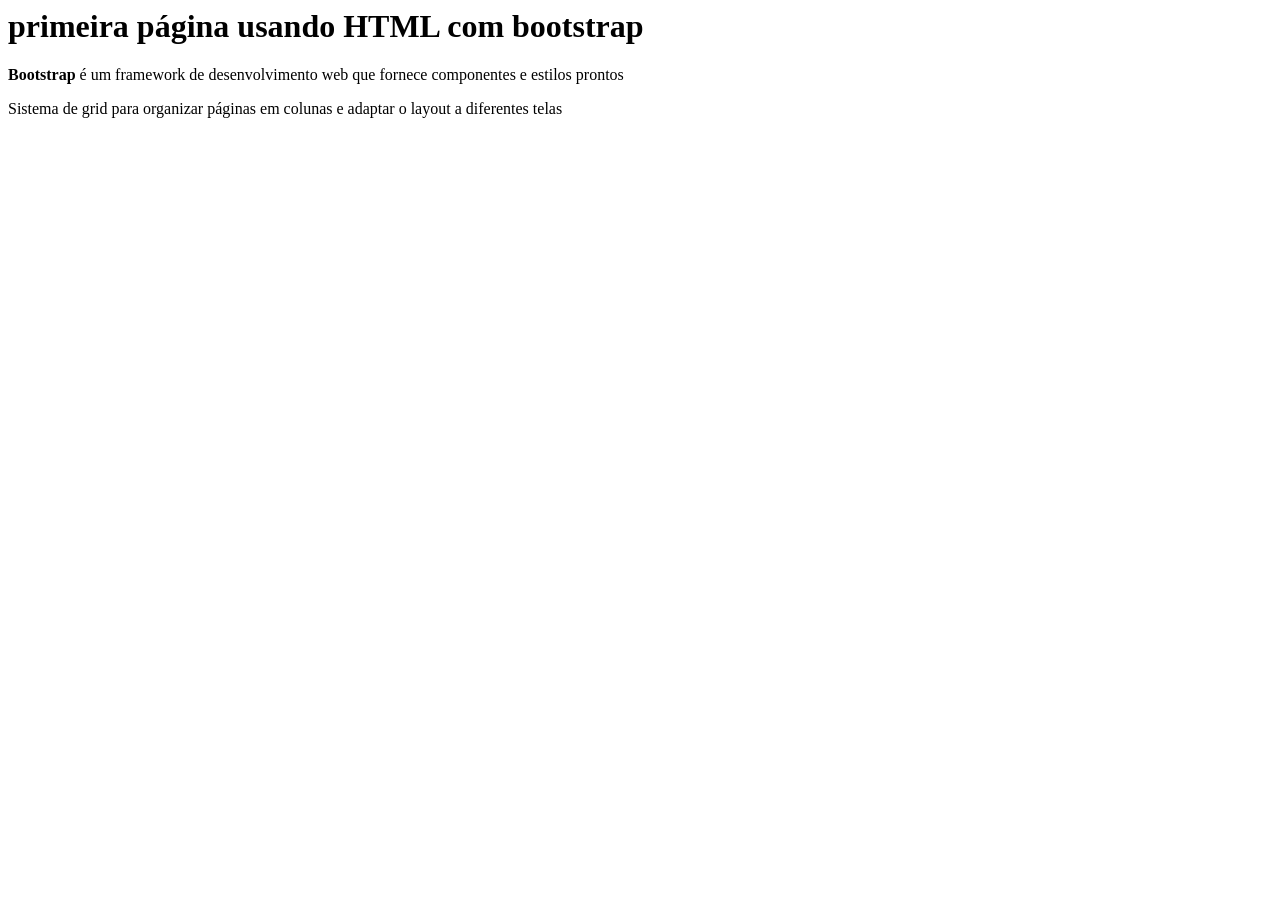
==== index.html @ 32b70a82 "first commit" ====
<html>
    <head>
        <title>primeiro página com bootstrap</title>
    </head>
  <body>
    <h1> primeira página usando HTML com bootstrap</h1>
    <p> <b> Bootstrap</b> é um framework de desenvolvimento web que fornece componentes e estilos prontos </p>
    <p> Sistema de grid para organizar páginas em colunas e adaptar o layout a diferentes telas</p>
  </body>
</html>
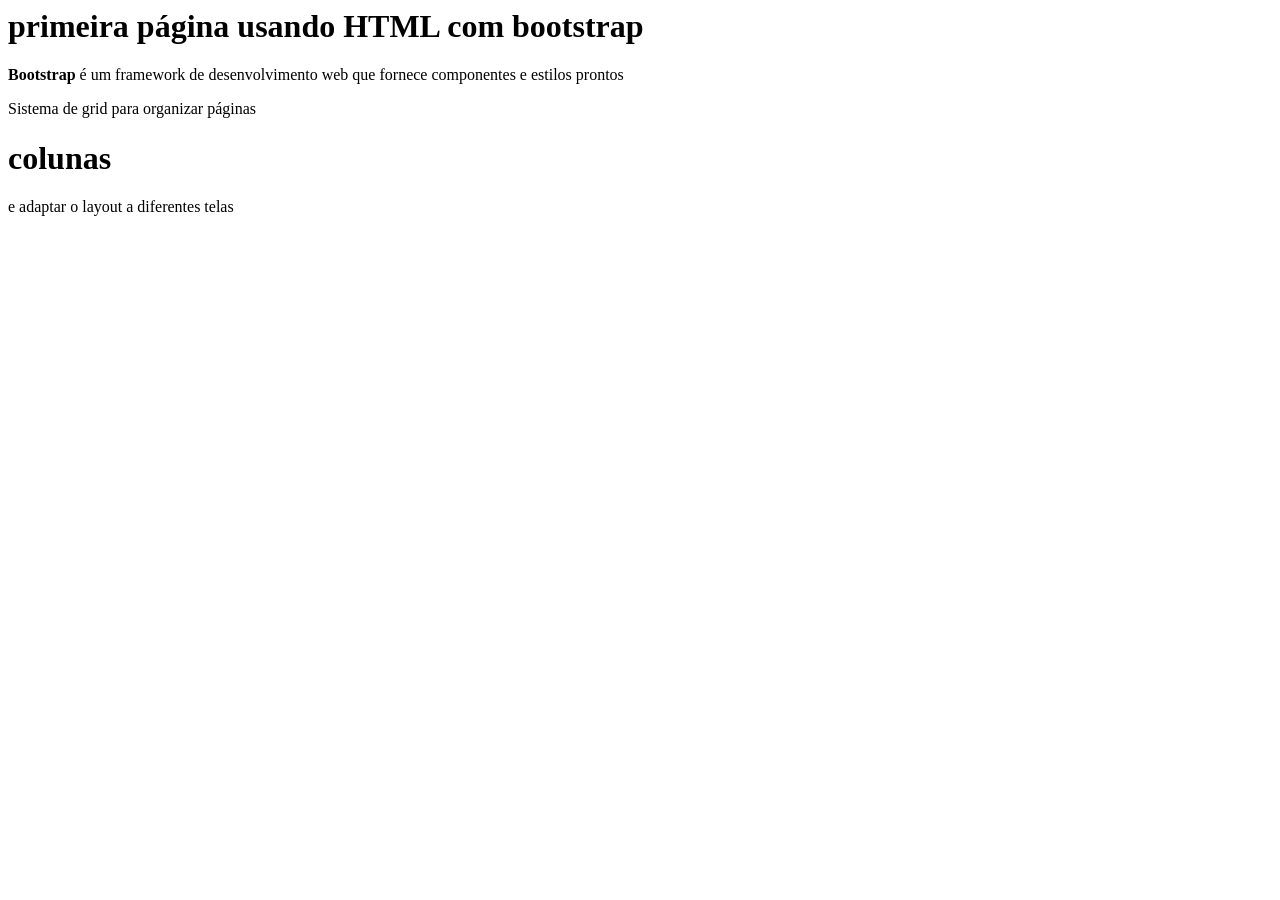
==== commit 537fd10c: "<feat>incluido a sessão de download" ====
--- a/index.html
+++ b/index.html
@@ -5,6 +5,8 @@
   <body>
     <h1> primeira página usando HTML com bootstrap</h1>
     <p> <b> Bootstrap</b> é um framework de desenvolvimento web que fornece componentes e estilos prontos </p>
-    <p> Sistema de grid para organizar páginas em colunas e adaptar o layout a diferentes telas</p>
+    <p> Sistema de grid para organizar páginas </p>
+    <h1>colunas</h1>
+    <p> e adaptar o layout a diferentes telas</p>
   </body>
-</html>+</html> 
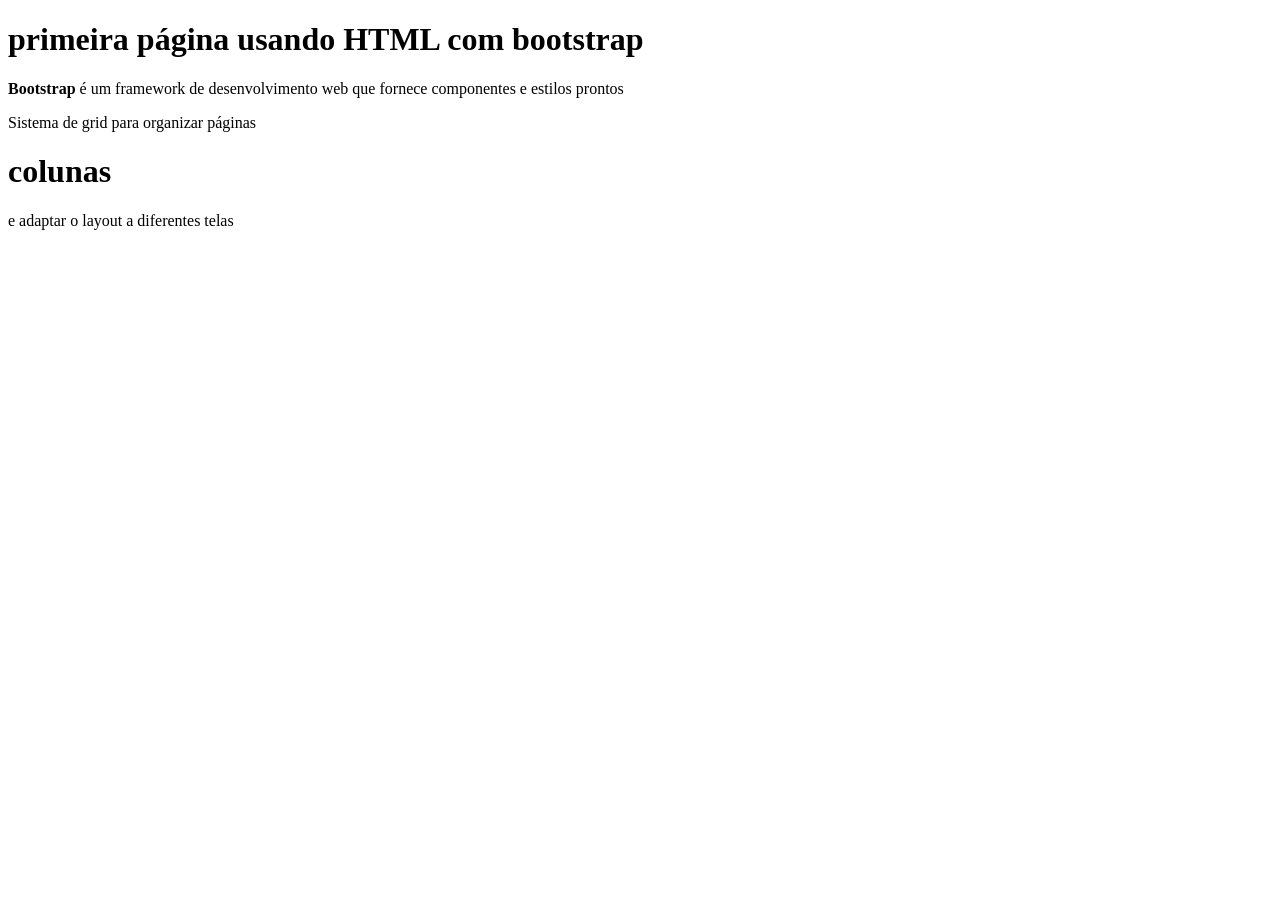
==== commit b346f38e: "[feat] Framework bootstrap" ====
--- a/index.html
+++ b/index.html
@@ -1,6 +1,10 @@
-<html>
+<!doctype html>
+<html lang="pt-br">
     <head>
+        <meta charset="UTF-8">
+        <meta name="viewport" content="width=device-width, initial-scale=1.0">
         <title>primeiro página com bootstrap</title>
+         <link href=css/bootstrap.min.css" rel="stylesheet" integrity="sha384-sRIl4kxILFvY47J16cr9ZwB07vP4J8+LH7qKQnuqkuIAvNWLzeN8tE5YBujZqJLB" crossorigin="anonymous">
     </head>
   <body>
     <h1> primeira página usando HTML com bootstrap</h1>
@@ -8,5 +12,6 @@
     <p> Sistema de grid para organizar páginas </p>
     <h1>colunas</h1>
     <p> e adaptar o layout a diferentes telas</p>
+     <script src="js/bootstrap.bundle.min.js" integrity="sha384-FKyoEForCGlyvwx9Hj09JcYn3nv7wiPVlz7YYwJrWVcXK/BmnVDxM+D2scQbITxI" crossorigin="anonymous"></script>
   </body>
 </html> 
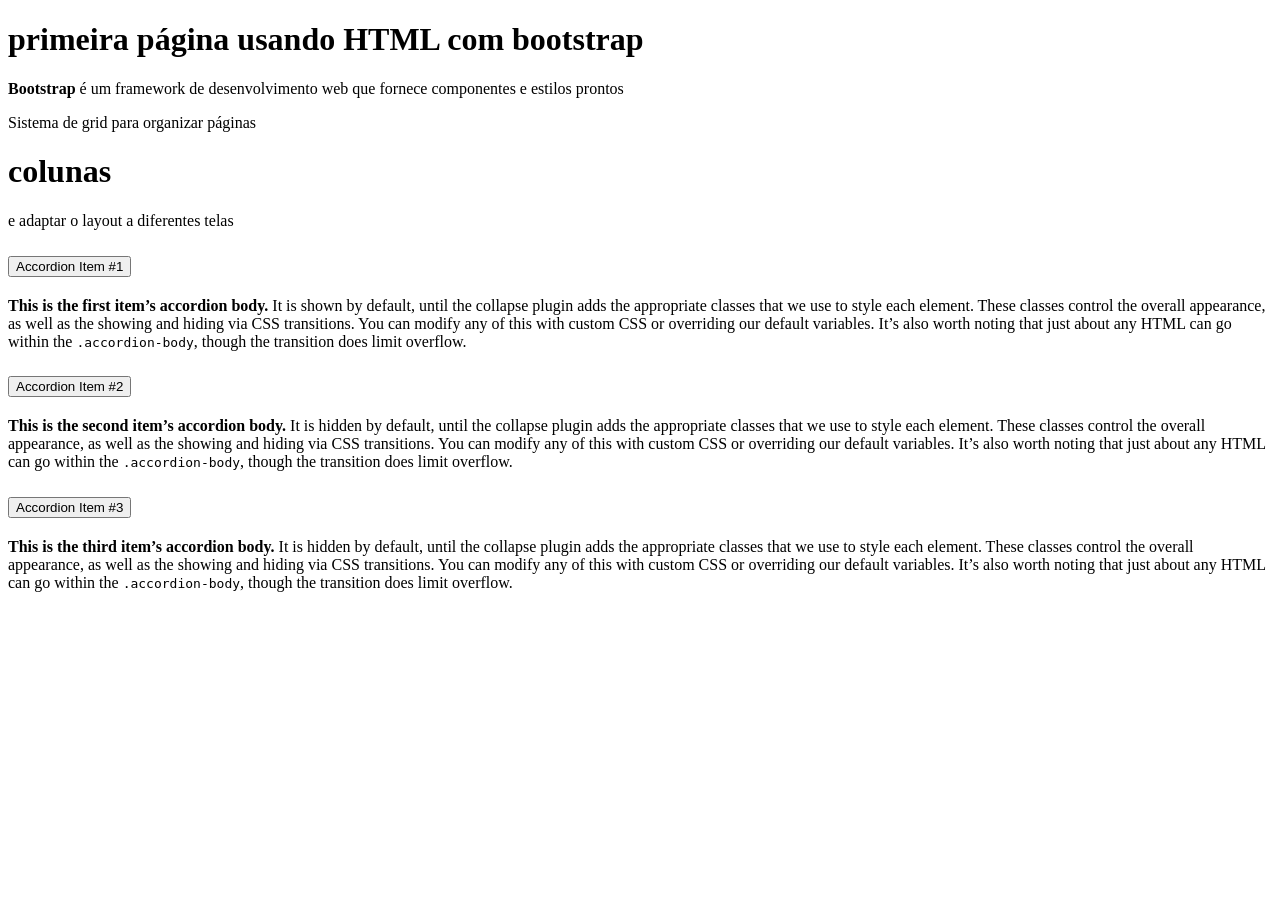
==== commit 93ac3c78: "[feat] terninar" ====
--- a/index.html
+++ b/index.html
@@ -12,6 +12,46 @@
     <p> Sistema de grid para organizar páginas </p>
     <h1>colunas</h1>
     <p> e adaptar o layout a diferentes telas</p>
+<div class="accordion" id="accordionExample">
+  <div class="accordion-item">
+    <h2 class="accordion-header">
+      <button class="accordion-button" type="button" data-bs-toggle="collapse" data-bs-target="#collapseOne" aria-expanded="true" aria-controls="collapseOne">
+        Accordion Item #1 
+      </button>
+    </h2>
+    <div id="collapseOne" class="accordion-collapse collapse show" data-bs-parent="#accordionExample">
+      <div class="accordion-body">
+        <strong>This is the first item’s accordion body.</strong> It is shown by default, until the collapse plugin adds the appropriate classes that we use to style each element. These classes control the overall appearance, as well as the showing and hiding via CSS transitions. You can modify any of this with custom CSS or overriding our default variables. It’s also worth noting that just about any HTML can go within the <code>.accordion-body</code>, though the transition does limit overflow.
+      </div>
+    </div>
+  </div>
+  <div class="accordion-item">
+    <h2 class="accordion-header">
+      <button class="accordion-button collapsed" type="button" data-bs-toggle="collapse" data-bs-target="#collapseTwo" aria-expanded="false" aria-controls="collapseTwo">
+        Accordion Item #2
+      </button>
+    </h2>
+    <div id="collapseTwo" class="accordion-collapse collapse" data-bs-parent="#accordionExample">
+      <div class="accordion-body">
+        <strong>This is the second item’s accordion body.</strong> It is hidden by default, until the collapse plugin adds the appropriate classes that we use to style each element. These classes control the overall appearance, as well as the showing and hiding via CSS transitions. You can modify any of this with custom CSS or overriding our default variables. It’s also worth noting that just about any HTML can go within the <code>.accordion-body</code>, though the transition does limit overflow.
+      </div>
+    </div>
+  </div>
+  <div class="accordion-item">
+    <h2 class="accordion-header">
+      <button class="accordion-button collapsed" type="button" data-bs-toggle="collapse" data-bs-target="#collapseThree" aria-expanded="false" aria-controls="collapseThree">
+        Accordion Item #3
+      </button>
+    </h2>
+    <div id="collapseThree" class="accordion-collapse collapse" data-bs-parent="#accordionExample">
+      <div class="accordion-body">
+        <strong>This is the third item’s accordion body.</strong> It is hidden by default, until the collapse plugin adds the appropriate classes that we use to style each element. These classes control the overall appearance, as well as the showing and hiding via CSS transitions. You can modify any of this with custom CSS or overriding our default variables. It’s also worth noting that just about any HTML can go within the <code>.accordion-body</code>, though the transition does limit overflow.
+      </div>
+    </div>
+  </div>
+</div>
+
+
      <script src="js/bootstrap.bundle.min.js" integrity="sha384-FKyoEForCGlyvwx9Hj09JcYn3nv7wiPVlz7YYwJrWVcXK/BmnVDxM+D2scQbITxI" crossorigin="anonymous"></script>
   </body>
 </html> 
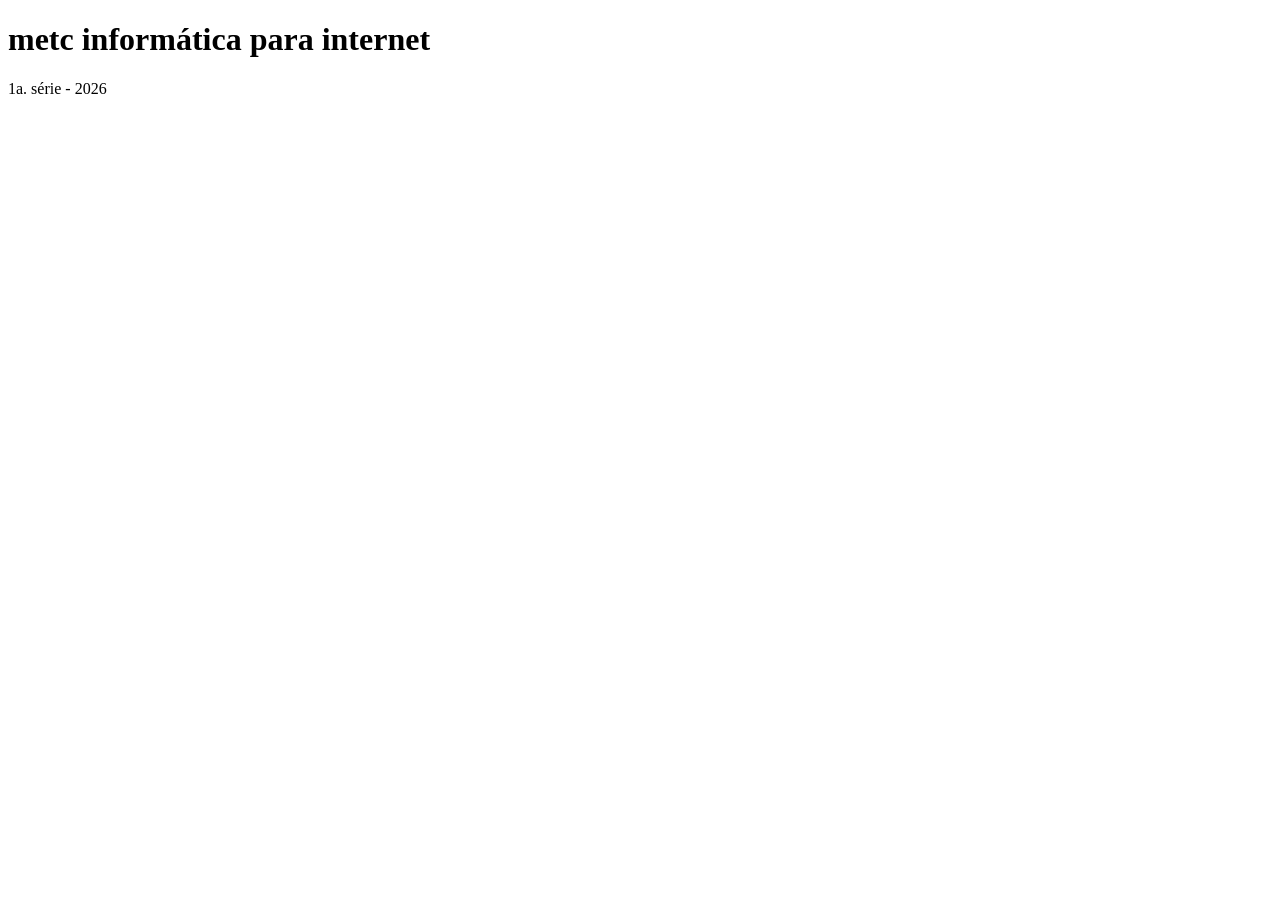
==== commit fefabac0: "[feat] atualizações" ====
--- a/index.html
+++ b/index.html
@@ -3,55 +3,17 @@
     <head>
         <meta charset="UTF-8">
         <meta name="viewport" content="width=device-width, initial-scale=1.0">
-        <title>primeiro página com bootstrap</title>
+        <title>mtec informática para internet</title> 
          <link href=css/bootstrap.min.css" rel="stylesheet" integrity="sha384-sRIl4kxILFvY47J16cr9ZwB07vP4J8+LH7qKQnuqkuIAvNWLzeN8tE5YBujZqJLB" crossorigin="anonymous">
     </head>
   <body>
-    <h1> primeira página usando HTML com bootstrap</h1>
-    <p> <b> Bootstrap</b> é um framework de desenvolvimento web que fornece componentes e estilos prontos </p>
-    <p> Sistema de grid para organizar páginas </p>
-    <h1>colunas</h1>
-    <p> e adaptar o layout a diferentes telas</p>
-<div class="accordion" id="accordionExample">
-  <div class="accordion-item">
-    <h2 class="accordion-header">
-      <button class="accordion-button" type="button" data-bs-toggle="collapse" data-bs-target="#collapseOne" aria-expanded="true" aria-controls="collapseOne">
-        Accordion Item #1 
-      </button>
-    </h2>
-    <div id="collapseOne" class="accordion-collapse collapse show" data-bs-parent="#accordionExample">
-      <div class="accordion-body">
-        <strong>This is the first item’s accordion body.</strong> It is shown by default, until the collapse plugin adds the appropriate classes that we use to style each element. These classes control the overall appearance, as well as the showing and hiding via CSS transitions. You can modify any of this with custom CSS or overriding our default variables. It’s also worth noting that just about any HTML can go within the <code>.accordion-body</code>, though the transition does limit overflow.
+    <nav class="navbar bg-body-tertriry">
+      <div class="container">
+        
       </div>
-    </div>
-  </div>
-  <div class="accordion-item">
-    <h2 class="accordion-header">
-      <button class="accordion-button collapsed" type="button" data-bs-toggle="collapse" data-bs-target="#collapseTwo" aria-expanded="false" aria-controls="collapseTwo">
-        Accordion Item #2
-      </button>
-    </h2>
-    <div id="collapseTwo" class="accordion-collapse collapse" data-bs-parent="#accordionExample">
-      <div class="accordion-body">
-        <strong>This is the second item’s accordion body.</strong> It is hidden by default, until the collapse plugin adds the appropriate classes that we use to style each element. These classes control the overall appearance, as well as the showing and hiding via CSS transitions. You can modify any of this with custom CSS or overriding our default variables. It’s also worth noting that just about any HTML can go within the <code>.accordion-body</code>, though the transition does limit overflow.
-      </div>
-    </div>
-  </div>
-  <div class="accordion-item">
-    <h2 class="accordion-header">
-      <button class="accordion-button collapsed" type="button" data-bs-toggle="collapse" data-bs-target="#collapseThree" aria-expanded="false" aria-controls="collapseThree">
-        Accordion Item #3
-      </button>
-    </h2>
-    <div id="collapseThree" class="accordion-collapse collapse" data-bs-parent="#accordionExample">
-      <div class="accordion-body">
-        <strong>This is the third item’s accordion body.</strong> It is hidden by default, until the collapse plugin adds the appropriate classes that we use to style each element. These classes control the overall appearance, as well as the showing and hiding via CSS transitions. You can modify any of this with custom CSS or overriding our default variables. It’s also worth noting that just about any HTML can go within the <code>.accordion-body</code>, though the transition does limit overflow.
-      </div>
-    </div>
-  </div>
-</div>
-
-
+    </nav>
+    <h1 class="text-primary">metc informática para internet</h1>
+    <p>1a. série - 2026 </p>
      <script src="js/bootstrap.bundle.min.js" integrity="sha384-FKyoEForCGlyvwx9Hj09JcYn3nv7wiPVlz7YYwJrWVcXK/BmnVDxM+D2scQbITxI" crossorigin="anonymous"></script>
   </body>
 </html> 
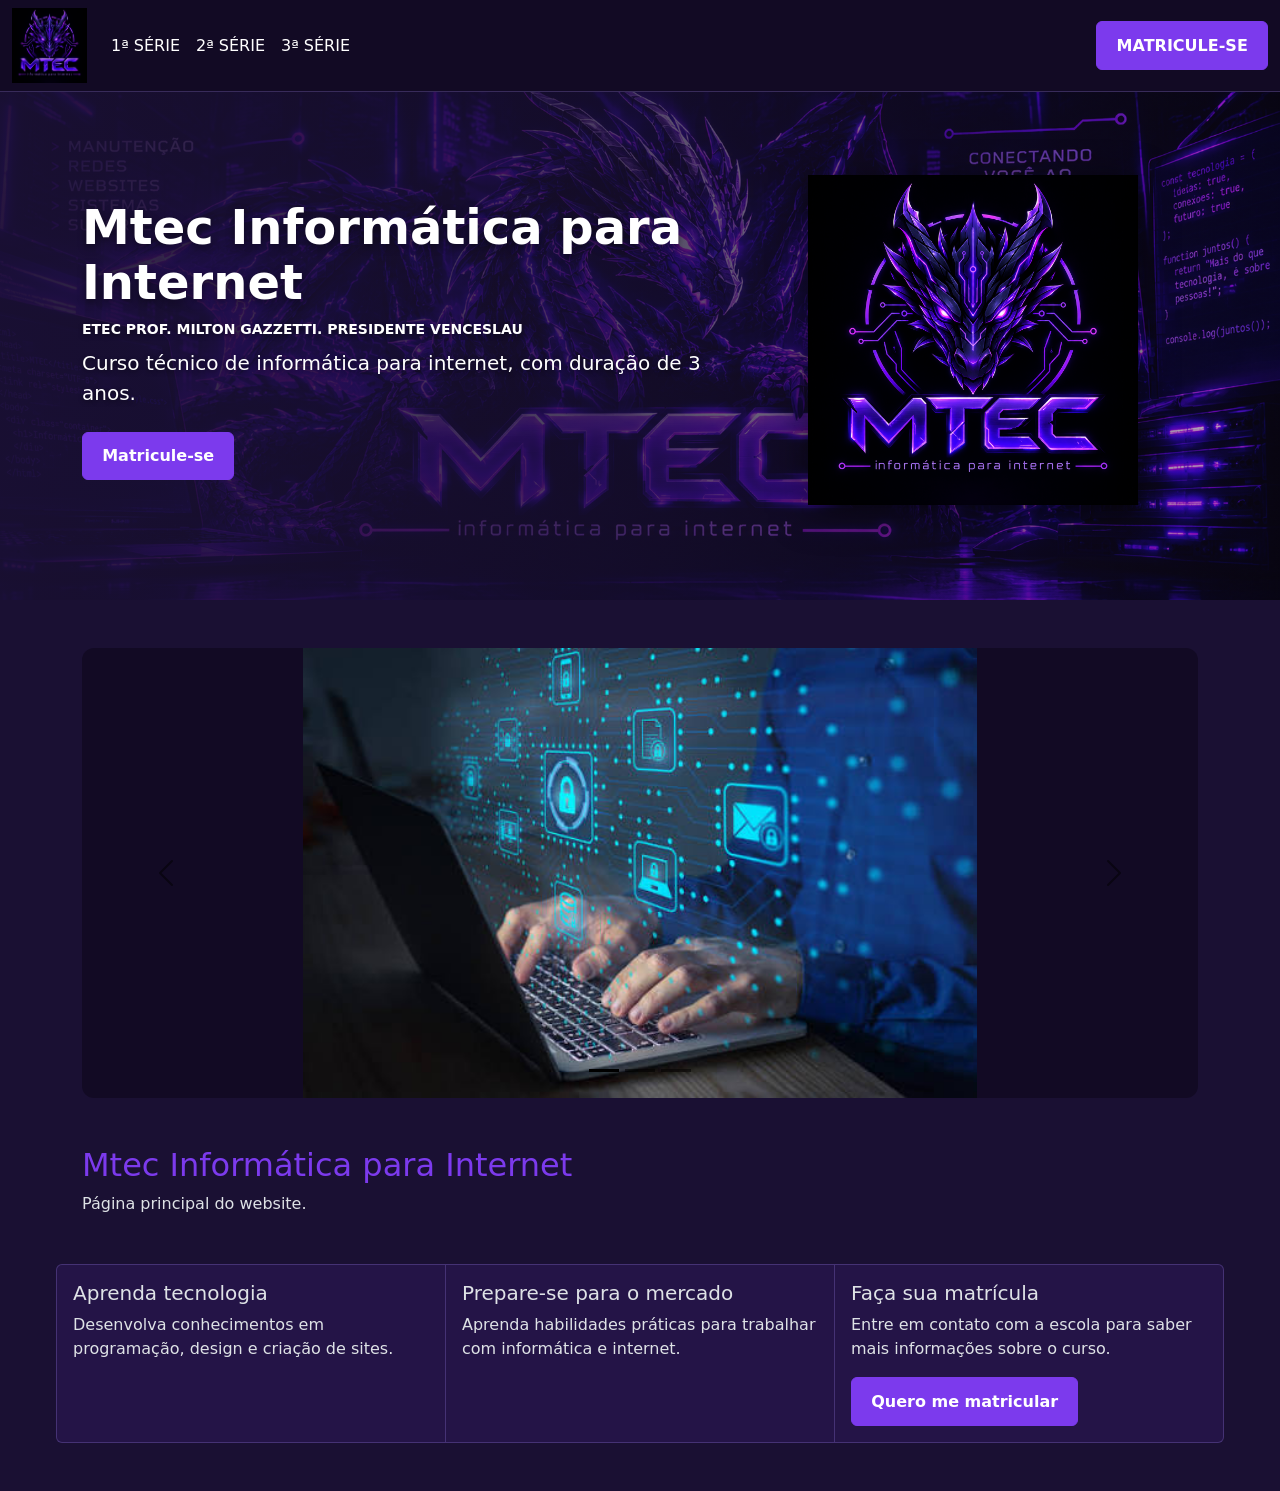
==== commit c703ab5b: "terminado" ====
--- a/index.html
+++ b/index.html
@@ -1,19 +1,227 @@
 <!doctype html>
 <html lang="pt-br">
-    <head>
-        <meta charset="UTF-8">
-        <meta name="viewport" content="width=device-width, initial-scale=1.0">
-        <title>mtec informática para internet</title> 
-         <link href=css/bootstrap.min.css" rel="stylesheet" integrity="sha384-sRIl4kxILFvY47J16cr9ZwB07vP4J8+LH7qKQnuqkuIAvNWLzeN8tE5YBujZqJLB" crossorigin="anonymous">
-    </head>
-  <body>
-    <nav class="navbar bg-body-tertriry">
+  <head>
+    <meta charset="utf-8" />
+    <meta name="viewport" content="width=device-width, initial-scale=1" />
+
+    <title>Mtec Informática para Internet</title>
+
+    <link href="css/bootstrap.css" rel="stylesheet" />
+    <!-- CORRIGIDO: estilo.css está na raiz do projeto, ao lado do index.html -->
+    <link href="estilo.css" rel="stylesheet" />
+  </head>
+
+  <body data-bs-theme="dark">
+    <nav class="navbar navbar-expand-md bg-dark fixed-top text-uppercase">
+      <div class="container-fluid">
+        <a class="navbar-brand active" href="index.html">
+          <!-- CORRIGIDO: nome real do arquivo na pasta imagens -->
+          <img
+            src="imagens/logo_dragão.png"
+            alt="Logo Mtec"
+            width="60"
+            height="60"
+            class="d-inline-block align-text-top"
+          />
+        </a>
+
+        <button
+          class="navbar-toggler"
+          type="button"
+          data-bs-toggle="collapse"
+          data-bs-target="#menuprincipal"
+          aria-controls="menuprincipal"
+          aria-expanded="false"
+          aria-label="Abrir menu"
+        >
+          <span class="navbar-toggler-icon"></span>
+        </button>
+
+        <div class="collapse navbar-collapse" id="menuprincipal">
+          <ul class="navbar-nav me-auto mb-2 mb-lg-0">
+            <li class="nav-item">
+              <a class="nav-link text-white" href="primeiro.html"> 1ª Série </a>
+            </li>
+
+            <li class="nav-item">
+              <a class="nav-link text-white" href="segundo.html"> 2ª Série </a>
+            </li>
+
+            <li class="nav-item">
+              <a class="nav-link text-white" href="terceiro.html"> 3ª Série </a>
+            </li>
+          </ul>
+
+          <a href="#matricula" class="btn btn-primary"> Matricule-se </a>
+        </div>
+      </div>
+    </nav>
+
+
+    <header
+      class="banner text-white"
+      style="
+        background-image:
+          linear-gradient(
+            90deg,
+            rgba(26, 16, 51, 0.94) 0%,
+            rgba(26, 16, 51, 0.76) 48%,
+            rgba(26, 16, 51, 0.3) 100%
+          ),
+          url(&quot;imagens/banner_dragão.png&quot;);
+
+        background-position: center right;
+        background-size: cover;
+        background-repeat: no-repeat;
+      "
+    >
       <div class="container">
-        
-      </div>
-    </nav>
-    <h1 class="text-primary">metc informática para internet</h1>
-    <p>1a. série - 2026 </p>
-     <script src="js/bootstrap.bundle.min.js" integrity="sha384-FKyoEForCGlyvwx9Hj09JcYn3nv7wiPVlz7YYwJrWVcXK/BmnVDxM+D2scQbITxI" crossorigin="anonymous"></script>
+        <div class="row align-items-center">
+          <div class="col-lg-7">
+            <h1 class="display-5 fw-bold">Mtec Informática para Internet</h1>
+
+            <p class="text-uppercase small fw-semibold mb-2">
+              Etec Prof. Milton Gazzetti. Presidente Venceslau
+            </p>
+
+            <p class="lead mb-4">
+              Curso técnico de informática para internet, com duração de 3 anos.
+            </p>
+
+            <a href="#matricula" class="btn btn-primary"> Matricule-se </a>
+          </div>
+
+          <div class="col-lg-5 text-center mt-4 mt-lg-0">
+            <img
+              src="imagens/logo_dragão.png"
+              alt="Lobo Mtec Informática para Internet"
+              class="logo_teste"
+            />
+          </div>
+        </div>
+      </div>
+    </header>
+
+    <section class="container my-5">
+      <div id="carouselMtec" class="carousel slide" data-bs-ride="carousel">
+        <div class="carousel-indicators">
+          <button
+            type="button"
+            data-bs-target="#carouselMtec"
+            data-bs-slide-to="0"
+            class="active"
+            aria-current="true"
+            aria-label="Slide 1"
+          ></button>
+
+          <button
+            type="button"
+            data-bs-target="#carouselMtec"
+            data-bs-slide-to="1"
+            aria-label="Slide 2"
+          ></button>
+
+          <button
+            type="button"
+            data-bs-target="#carouselMtec"
+            data-bs-slide-to="2"
+            aria-label="Slide 3"
+          ></button>
+        </div>
+
+        <!-- ATENÇÃO: imagem_1.png, imagem_2.png e imagem_3.png precisam estar na pasta imagens -->
+        <div class="carousel-inner">
+          <div class="carousel-item active">
+            <img
+              src="imagens/imagem1"
+              class="d-block w-100"
+              alt="Ilustração de interfaces digitais"
+            />
+          </div>
+
+          <div class="carousel-item">
+            <img
+              src="imagens/imagem2"
+              class="d-block w-100"
+              alt="Tela do Canva para criar um design"
+            />
+          </div>
+
+          <div class="carousel-item">
+            <img
+              src="imagens/imagem3"
+              class="d-block w-100"
+              alt="Configuração de tamanho personalizado no Canva"
+            />
+          </div>
+        </div>
+
+        <button
+          class="carousel-control-prev"
+          type="button"
+          data-bs-target="#carouselMtec"
+          data-bs-slide="prev"
+        >
+          <span class="carousel-control-prev-icon" aria-hidden="true"></span>
+
+          <span class="visually-hidden"> Anterior </span>
+        </button>
+
+        <button
+          class="carousel-control-next"
+          type="button"
+          data-bs-target="#carouselMtec"
+          data-bs-slide="next"
+        >
+          <span class="carousel-control-next-icon" aria-hidden="true"></span>
+
+          <span class="visually-hidden"> Próximo </span>
+        </button>
+      </div>
+    </section>
+
+    <main class="container my-5">
+      <h2 class="text-primary">Mtec Informática para Internet</h2>
+
+      <p>Página principal do website.</p>
+    </main>
+
+    <section id="matricula" class="card-group">
+      <div class="card">
+        <div class="card-body">
+          <h5 class="card-title">Aprenda tecnologia</h5>
+
+          <p class="card-text">
+            Desenvolva conhecimentos em programação, design e criação de sites.
+          </p>
+        </div>
+      </div>
+
+      <div class="card">
+        <div class="card-body">
+          <h5 class="card-title">Prepare-se para o mercado</h5>
+
+          <p class="card-text">
+            Aprenda habilidades práticas para trabalhar com informática e
+            internet.
+          </p>
+        </div>
+      </div>
+
+      <div class="card">
+        <div class="card-body">
+          <h5 class="card-title">Faça sua matrícula</h5>
+
+          <p class="card-text">
+            Entre em contato com a escola para saber mais informações sobre o
+            curso.
+          </p>
+
+          <a href="#" class="btn btn-primary"> Quero me matricular </a>
+        </div>
+      </div>
+    </section>
+
+    <script src="js/bootstrap.bundle.min.js"></script>
   </body>
-</html> +</html>
--- a/estilo.css
+++ b/estilo.css
@@ -0,0 +1,321 @@
+/* =========================================
+   CONFIGURAÇÕES GERAIS
+========================================= */
+
+* {
+  box-sizing: border-box;
+}
+
+/* =========================================
+   TEMA ROXO MTEC
+========================================= */
+
+[data-bs-theme="dark"] {
+  --bs-body-bg: #1a1033; /* fundo da página (roxo escuro) */
+  --bs-body-bg-rgb: 26, 16, 51;
+  --bs-primary: #7c3aed; /* cor primária (título azul vira roxo) */
+  --bs-primary-rgb: 124, 58, 237;
+  --bs-link-color: #a78bfa;
+  --bs-link-color-rgb: 167, 139, 250;
+  --bs-link-hover-color: #c4b5fd;
+  --bs-link-hover-color-rgb: 196, 181, 253;
+}
+
+/* Barra de navegação: o bg-dark do Bootstrap usa !important, então precisamos dele também */
+.navbar.bg-dark {
+  background-color: #120a24 !important;
+  border-bottom: 1px solid rgba(167, 139, 250, 0.25);
+}
+
+/* Cards com um roxo um pouco mais claro que o fundo */
+.card {
+  --bs-card-bg: #241447;
+  --bs-card-border-color: rgba(167, 139, 250, 0.25);
+}
+
+html {
+  scroll-behavior: smooth;
+}
+
+body {
+  padding-top: 80px;
+  overflow-x: hidden;
+}
+
+/* =========================================
+   NAVBAR
+========================================= */
+
+.navbar {
+  min-height: 80px;
+}
+
+.navbar-brand {
+  display: flex;
+  align-items: center;
+  padding: 0;
+}
+
+/* Logo da barra de navegação */
+.logo-navbar,
+.navbar-brand img {
+  display: block;
+  width: 75px;
+  height: 75px;
+  object-fit: contain;
+}
+
+.navbar .nav-link {
+  font-weight: 500;
+}
+
+.navbar .btn {
+  white-space: nowrap;
+}
+
+/* =========================================
+   BANNER PRINCIPAL
+========================================= */
+
+/*
+  O fundo do banner está no style do HTML:
+  url('imagens/baner_teste.png')
+*/
+
+.banner {
+  min-height: 520px;
+  padding: 90px 0;
+
+  display: flex;
+  align-items: center;
+}
+
+.banner > .container {
+  width: 100%;
+}
+
+.banner h1 {
+  line-height: 1.15;
+  text-shadow: 0 3px 8px rgba(0, 0, 0, 0.45);
+}
+
+.banner p {
+  text-shadow: 0 2px 5px rgba(0, 0, 0, 0.45);
+}
+
+.banner .lead {
+  max-width: 650px;
+}
+
+/* =========================================
+   LOGO DO LOBO NO BANNER
+========================================= */
+
+.logo_teste {
+  display: block;
+  width: 100%;
+  max-width: 380px;
+  max-height: 330px;
+  height: auto;
+  margin: 0 auto;
+
+  object-fit: contain;
+  filter: drop-shadow(0 8px 18px rgba(0, 0, 0, 0.55));
+
+  animation: flutuar 3s ease-in-out infinite;
+}
+
+@keyframes flutuar {
+  0% {
+    transform: translateY(0);
+  }
+
+  50% {
+    transform: translateY(-10px);
+  }
+
+  100% {
+    transform: translateY(0);
+  }
+}
+
+/* =========================================
+   BOTÕES
+========================================= */
+
+.btn-primary {
+  padding: 0.7rem 1.2rem;
+  font-weight: 600;
+
+  --bs-btn-bg: #7c3aed;
+  --bs-btn-border-color: #7c3aed;
+  --bs-btn-hover-bg: #6d28d9;
+  --bs-btn-hover-border-color: #6d28d9;
+  --bs-btn-active-bg: #5b21b6;
+  --bs-btn-active-border-color: #5b21b6;
+  --bs-btn-disabled-bg: #7c3aed;
+  --bs-btn-disabled-border-color: #7c3aed;
+  --bs-btn-focus-shadow-rgb: 124, 58, 237;
+}
+
+/* =========================================
+   CARROSSEL
+========================================= */
+
+#carouselMtec {
+  overflow: hidden;
+  border-radius: 12px;
+}
+
+#carouselMtec .carousel-item img {
+  display: block;
+  width: 100%;
+  height: 450px;
+  object-fit: contain;
+  background-color: #120a24;
+}
+
+/* =========================================
+   CARDS
+========================================= */
+
+.card-group {
+  width: 100%;
+  max-width: 1200px;
+  margin: 3rem auto;
+  padding: 0 1rem;
+}
+
+.card img {
+  max-height: 220px;
+  object-fit: cover;
+}
+
+/* =========================================
+   TABLETS
+========================================= */
+
+@media (max-width: 991.98px) {
+  body {
+    padding-top: 75px;
+  }
+
+  .navbar {
+    min-height: 75px;
+  }
+
+  .logo-navbar,
+  .navbar-brand img {
+    width: 65px;
+    height: 65px;
+  }
+
+  .banner {
+    min-height: auto;
+    padding: 70px 0;
+    text-align: center;
+    background-position: center;
+  }
+
+  .banner h1 {
+    font-size: 2.2rem;
+  }
+
+  .banner .lead {
+    margin-right: auto;
+    margin-left: auto;
+    font-size: 1rem;
+  }
+
+  .logo_teste {
+    max-width: 300px;
+    max-height: 300px;
+    margin-top: 25px;
+  }
+
+  #carouselMtec .carousel-item img {
+    height: 350px;
+  }
+}
+
+/* =========================================
+   CELULARES
+========================================= */
+
+@media (max-width: 576px) {
+  body {
+    padding-top: 70px;
+  }
+
+  .navbar {
+    min-height: 70px;
+  }
+
+  .logo-navbar,
+  .navbar-brand img {
+    width: 58px;
+    height: 58px;
+  }
+
+  .banner {
+    min-height: auto;
+    padding: 55px 20px 60px;
+  }
+
+  .banner h1 {
+    font-size: 1.8rem;
+  }
+
+  .banner p {
+    font-size: 0.9rem;
+  }
+
+  .banner .lead {
+    font-size: 1rem;
+  }
+
+  .logo_teste {
+    width: 100%;
+    max-width: 260px;
+    max-height: 260px;
+    animation: none;
+  }
+
+  #carouselMtec .carousel-item img {
+    height: 250px;
+  }
+
+  .card-group {
+    display: block;
+  }
+
+  .card {
+    margin-bottom: 1rem;
+  }
+}
+
+/* =========================================
+   CELULARES PEQUENOS
+========================================= */
+
+@media (max-width: 400px) {
+  .banner {
+    padding-right: 15px;
+    padding-left: 15px;
+  }
+
+  .banner h1 {
+    font-size: 1.6rem;
+  }
+
+  .logo-navbar,
+  .navbar-brand img {
+    width: 50px;
+    height: 50px;
+  }
+
+  .logo_teste {
+    max-width: 230px;
+    max-height: 230px;
+  }
+}
